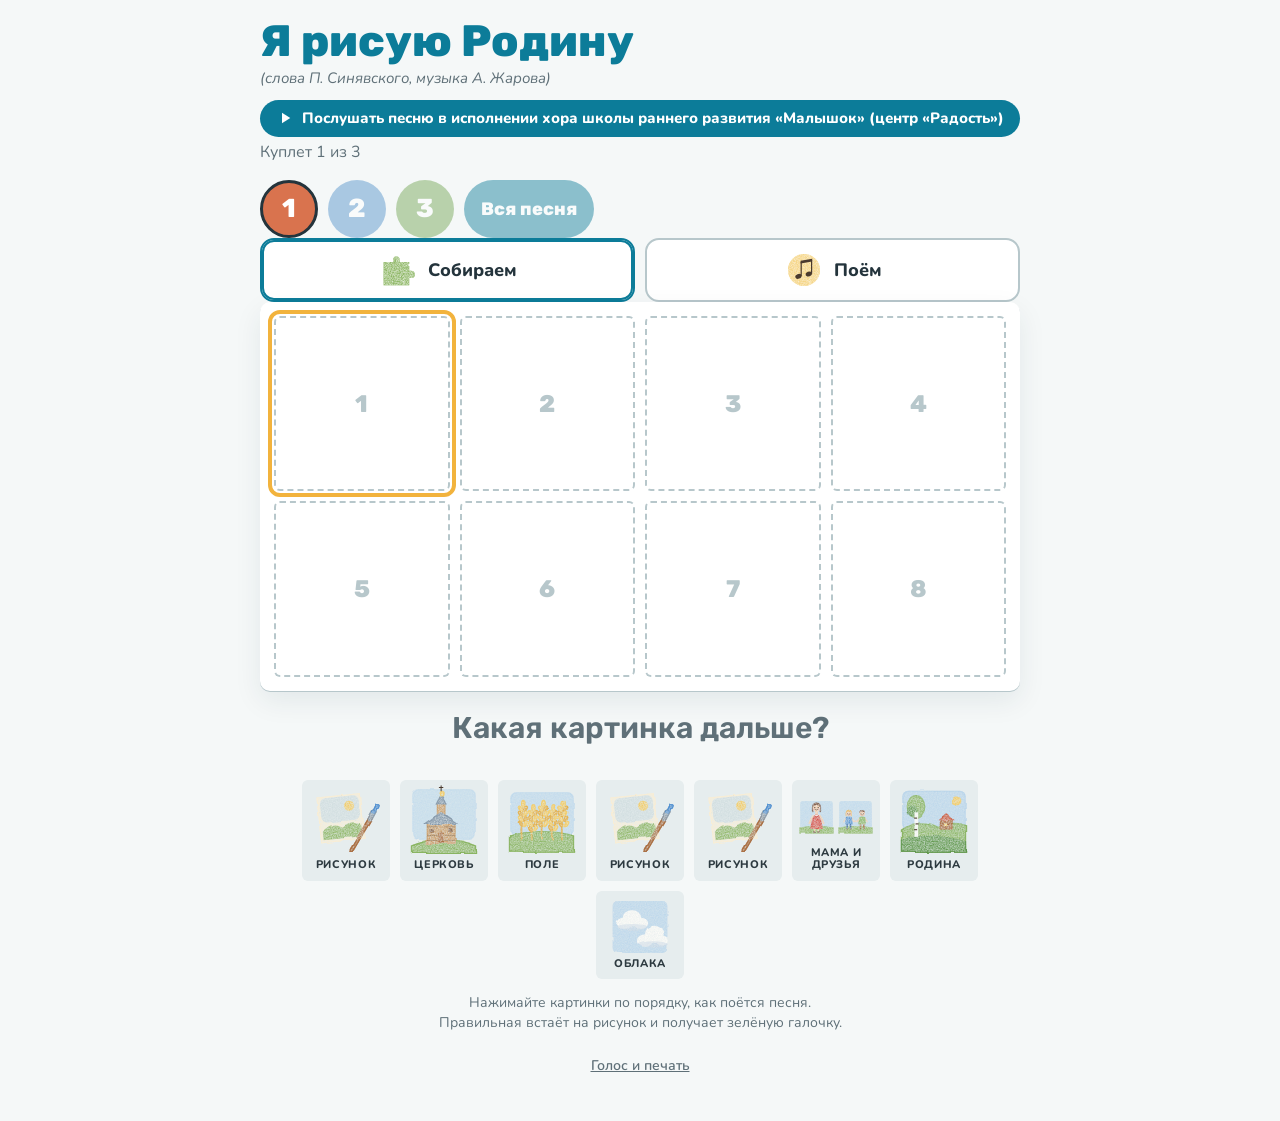
==== index.html @ f3c3123e "Initial commit" ====
<!doctype html>
<html lang="ru">
<head>
<meta charset="utf-8">
<meta name="viewport" content="width=device-width, initial-scale=1, viewport-fit=cover">
<title>Песня в картинках</title>
<link rel="icon" href="images/drawing.svg" type="image/svg+xml">
<link rel="preconnect" href="https://fonts.googleapis.com">
<link rel="preconnect" href="https://fonts.gstatic.com" crossorigin>
<link rel="stylesheet" href="https://fonts.googleapis.com/css2?family=Rubik:wght@600;800&family=Nunito:wght@400;600;700;800&display=swap">
<link rel="stylesheet" href="assets/style.css">
</head>
<body>
<div class="app">
  <a class="back" id="back" href="pesni.html" hidden>← Все песни</a>
  <header>
    <h1 id="title">Песня в картинках</h1>
    <p id="credits" class="credits" hidden></p>
    <a id="listen" class="listen" href="#" target="_blank" rel="noopener" hidden><svg viewBox="0 0 24 24" aria-hidden="true"><path d="M8 5v14l11-7z" fill="currentColor"/></svg><span></span></a>
    <p id="sub" class="sub"></p>
  </header>

  <div id="error" class="error" hidden></div>

  <main id="play" hidden>
    <nav id="verses" class="verses" aria-label="Куплет"></nav>
    <nav id="modes" class="modes" aria-label="Что делаем">
      <button class="mode" data-mode="build"><img src="images/puzzle.svg" alt="">Собираем</button>
      <button class="mode" data-mode="sing"><img src="images/notes.svg" alt="">Поём</button>
    </nav>
    <section class="sheet" aria-label="Рисунок">
      <div id="grid"></div>
      <div id="confetti"></div>
    </section>
    <section id="ctrl" class="ctrl" aria-live="polite"></section>
  </main>

  <section id="settings" class="panel" hidden>
    <h2>Голос и печать</h2>
    <h3>Голос</h3>
    <select id="voiceSel" aria-label="Голос"></select>
    <div class="rate"><label for="rateIn">Скорость</label><input id="rateIn" type="range" min="0.6" max="1.1" step="0.05"><button class="btn small" id="testVoice">Проверить голос</button></div>
    <p class="tip">Голоса берутся из телефона или компьютера. Самые живые: на iPhone и iPad «Milena (улучшенный)» — Настройки → Универсальный доступ → Устный контент → Голоса → Русский; в браузере Edge на Windows — «Svetlana Online (Natural)»; на Android — голоса Google.</p>
    <h3>Печать</h3>
    <label><input type="checkbox" id="printText"> Печатать вместе со словами</label>
    <div class="row left"><button class="btn small" id="printBtn">Распечатать песню на А4</button><button class="btn small primary" id="closeSettings">Готово</button></div>
  </section>

  <div class="foot" id="foot" hidden>
    <button class="link" id="openSettings">Голос и печать</button>
  </div>
</div>
<div id="printView"></div>

<script src="assets/common.js"></script>
<script src="assets/song.js"></script>
</body>
</html>
---- assets/style.css ----
/* Песни в картинках — общие стили.
   Цвета заданы переменными: чтобы сменить оттенок, поменяйте значения в :root. */
:root{
  --bg:#F5F8F8; --sheet:#FFFFFF; --card:#E6EDEE; --ink:#24343C; --muted:#5F7078; --slot:#B7C7CB;
  --teal:#0C7C99; --teal-ink:#FFFFFF; --hl:#F2B33D; --ok:#5E9E45; --card-ink:#2D3A40;
  --f-display:"Rubik","Arial Rounded MT Bold","Segoe UI",sans-serif;
  --f-body:"Nunito","Segoe UI",system-ui,sans-serif;
  color-scheme:light;
}
@media (prefers-color-scheme: dark){:root{
  --bg:#12202A; --sheet:#1B2C37; --card:#E1E9EA; --ink:#E6EEF2; --muted:#9FB2BB; --slot:#3C5361;
  --teal:#4DB4CF; --teal-ink:#0C1B22; color-scheme:dark}}
*{box-sizing:border-box}
[hidden]{display:none!important}
html,body{margin:0;background:var(--bg);color:var(--ink)}
body{font-family:var(--f-body);font-size:16px;line-height:1.45;
  padding:max(18px,env(safe-area-inset-top,0px)) max(16px,env(safe-area-inset-right,0px)) 40px max(16px,env(safe-area-inset-left,0px))}
img{max-width:100%}
.app{max-width:760px;margin:0 auto;display:flex;flex-direction:column;gap:16px}
h1{font:800 clamp(30px,7vw,44px)/1.05 var(--f-display);color:var(--teal);margin:0;text-wrap:balance}
.credits{margin:4px 0 0;color:var(--muted);font-size:15px;font-style:italic}
.sub{margin:4px 0 0;color:var(--muted)}
.back{color:var(--muted);font-weight:700;text-decoration:none;font-size:15px}
.back:hover{text-decoration:underline}
.listen{display:inline-flex;align-items:center;gap:8px;max-width:100%;margin-top:10px;padding:9px 16px;border-radius:999px;background:var(--teal);color:var(--teal-ink);font:800 15px/1.25 var(--f-body);text-decoration:none}
.listen svg{width:18px;height:18px;flex:0 0 18px}
.verses{display:flex;gap:10px;flex-wrap:wrap}
.vbtn{min-width:58px;height:58px;border-radius:29px;border:3px solid transparent;font:800 26px var(--f-display);color:#fff;cursor:pointer;padding:0 14px}
.vbtn.all{font-size:18px;background:#0C7C99}
.vbtn[aria-pressed="false"]{opacity:.45}
.vbtn[aria-pressed="true"]{border-color:var(--ink)}
.modes{display:grid;grid-template-columns:1fr 1fr;gap:10px}
.mode{display:flex;align-items:center;justify-content:center;gap:10px;padding:10px;border-radius:14px;border:2px solid var(--slot);background:var(--sheet);color:var(--ink);font:800 18px var(--f-body);cursor:pointer}
.mode img{width:40px;height:40px}
.mode[aria-pressed="true"]{border-color:var(--teal);box-shadow:inset 0 0 0 2px var(--teal)}
.sheet{position:relative;overflow:hidden;background:var(--sheet);border-radius:10px;padding:14px;box-shadow:0 1px 0 var(--slot),0 10px 28px rgba(15,50,60,.08)}
.vh{font:800 15px var(--f-body);letter-spacing:.08em;text-transform:uppercase;color:var(--muted);margin:14px 0 8px}
.vh:first-child{margin-top:0}
.grid{display:grid;grid-template-columns:repeat(4,minmax(0,1fr));gap:10px}
.tile{position:relative;aspect-ratio:1;border-radius:6px;border:2px dashed var(--slot);background:transparent;display:flex;flex-direction:column;align-items:center;justify-content:center;padding:0;color:var(--ink);font:inherit}
.tile.on{border:2px solid transparent;background:var(--card);justify-content:space-between}
.tile.cur{outline:4px solid var(--hl);outline-offset:2px}
.tile.cur.on{animation:bob 1.6s ease-in-out infinite}
.slot{font:800 24px var(--f-display);color:var(--slot)}
.pics{display:flex;align-items:center;justify-content:center;gap:2%;width:90%;height:74%;margin-top:4%}
.pics img{flex:1 1 0;min-width:0;max-height:100%;object-fit:contain}
.pics.two img{max-height:72%}
.cap{font:800 11px/1.1 var(--f-body);letter-spacing:.06em;text-transform:uppercase;color:var(--card-ink);text-align:center;padding:0 3px 7px}
.mark{position:absolute;top:-7px;right:-7px;width:26px;height:26px;border-radius:50%;background:var(--ok);border:2px solid var(--sheet)}
.mark::after{content:"";position:absolute;left:7px;top:3px;width:6px;height:11px;border:solid #fff;border-width:0 3px 3px 0;transform:rotate(45deg)}
.mark.pop{animation:pop .45s ease-out}
.ctrl{display:flex;flex-direction:column;align-items:center;gap:14px;text-align:center}
.line{font:600 clamp(22px,5.5vw,30px)/1.25 var(--f-display);margin:0;min-height:2.5em;display:flex;align-items:center;justify-content:center;text-wrap:balance}
.line.quiet{color:var(--muted)}
.row{display:flex;flex-wrap:wrap;justify-content:center;gap:10px}
.row.left{justify-content:flex-start}
.btn{font:800 18px var(--f-body);color:var(--teal);background:var(--sheet);border:3px solid var(--teal);border-radius:999px;padding:12px 22px;cursor:pointer;text-decoration:none;display:inline-block}
.btn.primary{background:var(--teal);color:var(--teal-ink)}
.btn.small{font-size:15px;padding:8px 14px;border-width:2px}
.btn:disabled{opacity:.4;cursor:default}
.btn:active{transform:translateY(2px)}
button:focus-visible,a:focus-visible,select:focus-visible,textarea:focus-visible,input:focus-visible{outline:3px solid var(--hl);outline-offset:3px}
.tip{margin:0;color:var(--muted);font-size:14px;max-width:52ch}
.tray{display:flex;flex-wrap:wrap;justify-content:center;gap:10px}
.tt{width:88px;cursor:pointer;border:2px solid var(--slot)}
.tt.hint{outline:4px solid var(--hl);outline-offset:2px}
.tt.no{animation:shake .35s}
.big{font:800 40px/1 var(--f-display);color:var(--teal);margin:0}
#confetti span{position:absolute;top:-12px;width:10px;height:14px;border-radius:40% 60% 50% 50%;opacity:.85;animation:fall 1.6s ease-in forwards;pointer-events:none}
.panel{display:flex;flex-direction:column;gap:12px;background:var(--sheet);border-radius:10px;padding:18px}
.panel h2{font:800 24px var(--f-display);color:var(--teal);margin:0}
.panel h3{font:800 13px var(--f-body);letter-spacing:.08em;text-transform:uppercase;color:var(--muted);margin:8px 0 0}
.panel p{margin:0}
label{font-weight:700}
input[type=text],input[type=url],textarea,select{width:100%;font:16px/1.5 var(--f-body);color:var(--ink);background:var(--bg);border:2px solid var(--slot);border-radius:10px;padding:10px}
.field{display:flex;flex-direction:column;gap:4px}
.rate{display:flex;align-items:center;gap:10px;flex-wrap:wrap}
.foot{display:flex;flex-wrap:wrap;justify-content:center;gap:16px}
.link{background:none;border:0;color:var(--muted);font:600 14px var(--f-body);text-decoration:underline;cursor:pointer;padding:6px}
.error{background:var(--sheet);border:2px solid #D9473C;border-radius:10px;padding:14px}

/* список песен */
.songs{display:grid;gap:12px}
.song-card{display:flex;align-items:center;gap:14px;background:var(--sheet);border-radius:10px;padding:12px;text-decoration:none;color:var(--ink);box-shadow:0 1px 0 var(--slot)}
.song-card .thumb{width:72px;height:72px;flex:0 0 72px;background:var(--card);border-radius:6px;display:flex;align-items:center;justify-content:center}
.song-card .thumb img{width:86%;height:86%}
.song-card b{font:800 22px var(--f-display);color:var(--teal);display:block}
.song-card span{color:var(--muted);font-size:14px}

/* конструктор */
.mline{display:flex;flex-direction:column;gap:6px;padding:8px 0;border-top:1px solid var(--slot)}
.mline-top{display:flex;align-items:center;gap:10px}
.mline-top .chosen{display:flex;gap:4px;flex:0 0 auto}
.mline-top .chosen img{width:48px;height:48px;background:var(--card);border-radius:6px}
.mline-top input{flex:1 1 auto;min-width:0}
.picker{display:grid;grid-template-columns:repeat(auto-fill,minmax(76px,1fr));gap:6px;padding:8px;background:var(--bg);border-radius:10px}
.pk{display:flex;flex-direction:column;align-items:center;gap:2px;background:var(--sheet);border:2px solid transparent;border-radius:8px;padding:4px;font:600 12px var(--f-body);color:var(--ink);cursor:pointer}
.pk img{width:48px;height:48px}
.pk[aria-pressed="true"]{border-color:var(--teal)}
textarea.code{font:13px/1.4 ui-monospace,Menlo,Consolas,monospace;min-height:160px}

@keyframes bob{0%,100%{transform:translateY(0)}50%{transform:translateY(-4px)}}
@keyframes shake{0%,100%{transform:translateX(0)}25%{transform:translateX(-6px)}75%{transform:translateX(6px)}}
@keyframes fall{to{transform:translateY(560px) rotate(500deg);opacity:0}}
@keyframes pop{0%{transform:scale(0)}60%{transform:scale(1.5)}100%{transform:scale(1)}}
@media (max-width:440px){.grid{gap:7px}.sheet{padding:9px}.tt{width:74px}.btn{padding:11px 16px;font-size:17px}.mode{font-size:16px}.mode img{width:32px;height:32px}}
@media (prefers-reduced-motion:reduce){*{animation:none!important}}

/* печать: лист А4 */
#printView{display:none}
@page{size:A4;margin:10mm}
@media print{
  body{background:#fff;padding:0}
  .app{display:none}
  #printView{display:block;color:#24343C;font-family:var(--f-body)}
  #printView h1{font-size:26pt;margin:0 0 1mm;color:#0C7C99}
  .pv-cr{margin:0 0 1.5mm;color:#5F7078;font-size:10pt;font-style:italic}
  .pv-sub{margin:0 0 4mm;color:#5F7078;font-size:10pt}
  .pv-v{margin-bottom:4mm;break-inside:avoid}
  .pv-h{font:800 10pt var(--f-body);letter-spacing:.1em;text-transform:uppercase;color:#5F7078;margin:0 0 2mm}
  .pv-g{display:grid;grid-template-columns:repeat(4,1fr);gap:3mm}
  .pv-c{background:#E6EDEE;border-radius:2mm;display:flex;flex-direction:column;align-items:center;padding:1.5mm 1mm 2mm;-webkit-print-color-adjust:exact;print-color-adjust:exact;break-inside:avoid}
  .pv-c .pics{height:25.5mm;width:100%;margin:0}
  .pv-c .cap{font-size:9pt;padding:1mm 0 0}
  .pv-t{font-size:9pt;text-align:center;margin-top:1mm;line-height:1.2}
}
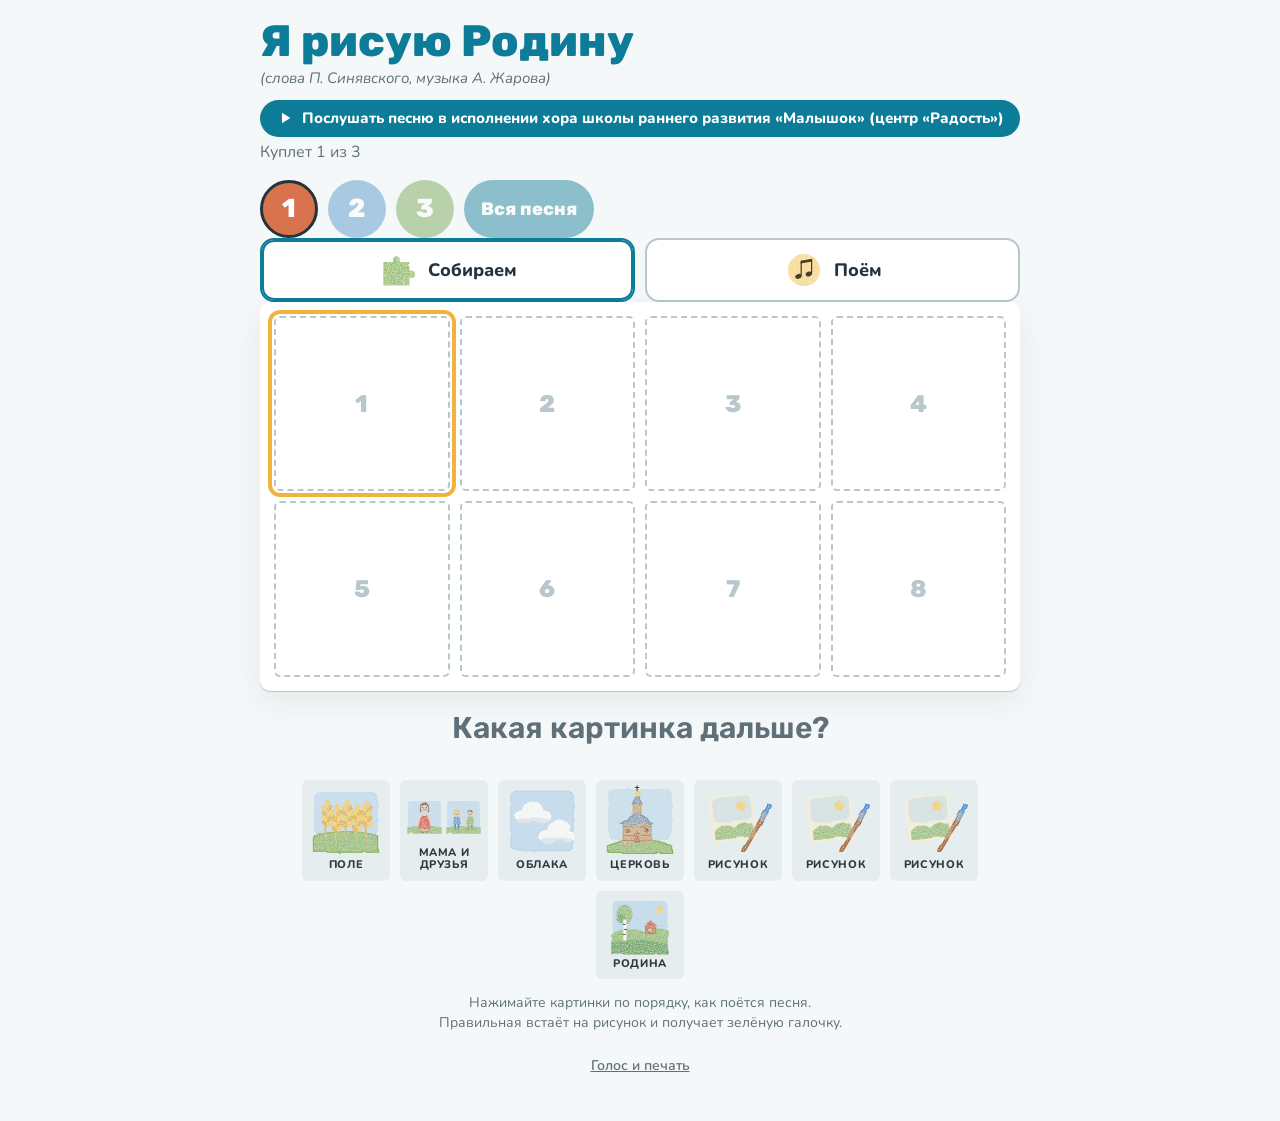
==== commit 13e5ba91: "Added stats" ====
--- a/index.html
+++ b/index.html
@@ -10,7 +10,7 @@
 <link rel="stylesheet" href="https://fonts.googleapis.com/css2?family=Rubik:wght@600;800&family=Nunito:wght@400;600;700;800&display=swap">
 <link rel="stylesheet" href="assets/style.css">
 </head>
-<body>
+<body data-stats-manual>
 <div class="app">
   <a class="back" id="back" href="pesni.html" hidden>← Все песни</a>
   <header>
@@ -52,6 +52,7 @@
 </div>
 <div id="printView"></div>
 
+<script src="assets/stats.js"></script>
 <script src="assets/common.js"></script>
 <script src="assets/song.js"></script>
 </body>
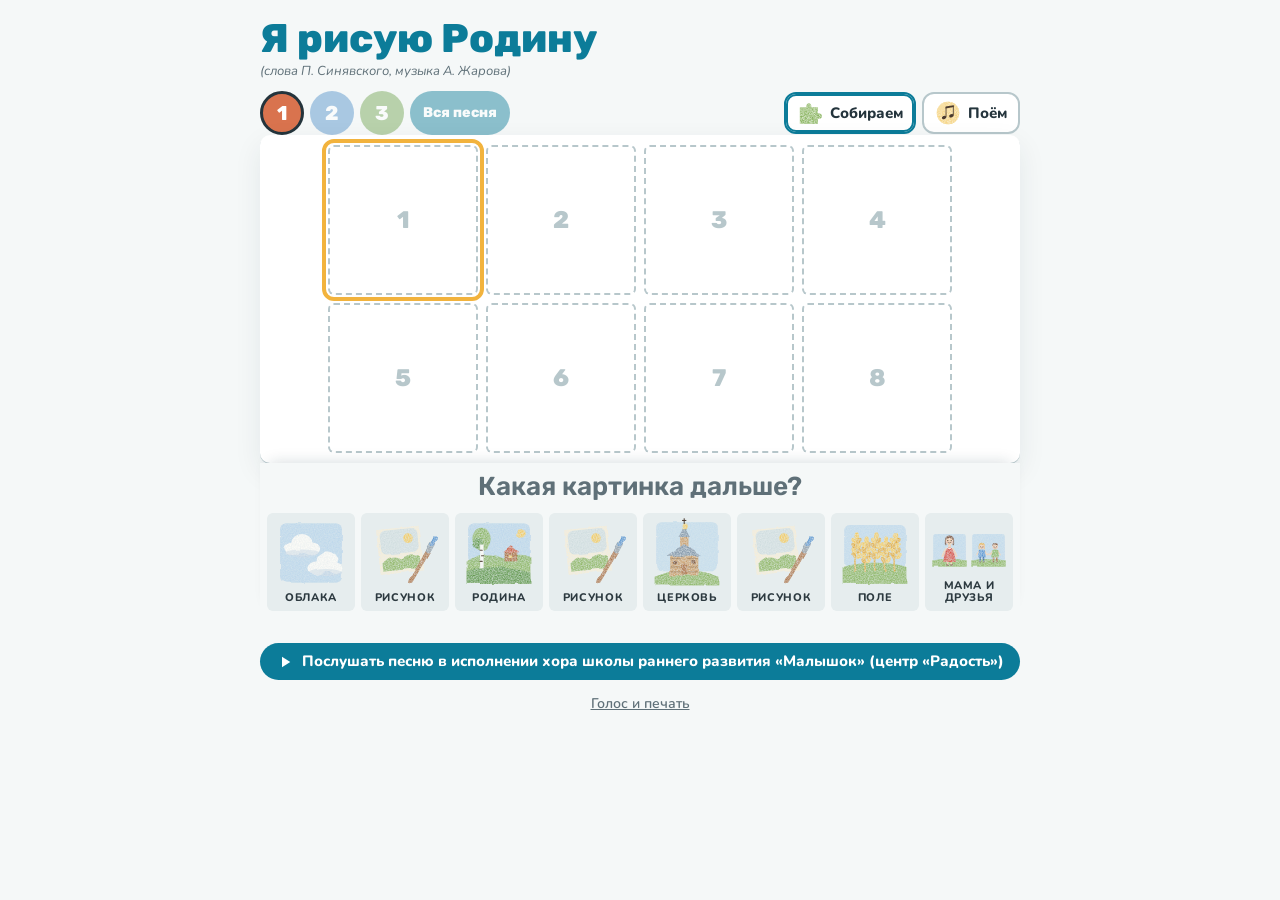
==== commit f9945587: "Updated display" ====
--- a/index.html
+++ b/index.html
@@ -10,24 +10,25 @@
 <link rel="stylesheet" href="https://fonts.googleapis.com/css2?family=Rubik:wght@600;800&family=Nunito:wght@400;600;700;800&display=swap">
 <link rel="stylesheet" href="assets/style.css">
 </head>
-<body data-stats-manual>
+<body data-stats-manual class="game">
 <div class="app">
   <a class="back" id="back" href="pesni.html" hidden>← Все песни</a>
   <header>
     <h1 id="title">Песня в картинках</h1>
     <p id="credits" class="credits" hidden></p>
-    <a id="listen" class="listen" href="#" target="_blank" rel="noopener" hidden><svg viewBox="0 0 24 24" aria-hidden="true"><path d="M8 5v14l11-7z" fill="currentColor"/></svg><span></span></a>
     <p id="sub" class="sub"></p>
   </header>
 
   <div id="error" class="error" hidden></div>
 
   <main id="play" hidden>
+    <div class="toolbar">
     <nav id="verses" class="verses" aria-label="Куплет"></nav>
     <nav id="modes" class="modes" aria-label="Что делаем">
       <button class="mode" data-mode="build"><img src="images/puzzle.svg" alt="">Собираем</button>
       <button class="mode" data-mode="sing"><img src="images/notes.svg" alt="">Поём</button>
     </nav>
+    </div>
     <section class="sheet" aria-label="Рисунок">
       <div id="grid"></div>
       <div id="confetti"></div>
@@ -47,6 +48,7 @@
   </section>
 
   <div class="foot" id="foot" hidden>
+    <a id="listen" class="listen" href="#" target="_blank" rel="noopener" hidden><svg viewBox="0 0 24 24" aria-hidden="true"><path d="M8 5v14l11-7z" fill="currentColor"/></svg><span></span></a>
     <button class="link" id="openSettings">Голос и печать</button>
   </div>
 </div>
--- a/assets/style.css
+++ b/assets/style.css
@@ -124,3 +124,32 @@
   .pv-c .cap{font-size:9pt;padding:1mm 0 0}
   .pv-t{font-size:9pt;text-align:center;margin-top:1mm;line-height:1.2}
 }
+
+/* ---------- игра помещается на один экран ---------- */
+body.game{padding-bottom:0}
+body.game .app{gap:10px}
+body.game h1{font-size:clamp(24px,6vw,40px)}
+body.game .credits{font-size:13px;margin-top:2px}
+body.game .sub{display:none}
+body.game .back{font-size:14px}
+.toolbar{display:flex;flex-wrap:wrap;align-items:center;justify-content:space-between;gap:8px}
+body.game .verses{gap:6px}
+body.game .vbtn{min-width:44px;height:44px;border-radius:22px;font-size:20px;padding:0 10px}
+body.game .vbtn.all{font-size:14px}
+body.game .modes{display:flex;gap:6px}
+body.game .mode{padding:5px 10px;font-size:15px;gap:6px;border-radius:12px}
+body.game .mode img{width:28px;height:28px}
+body.game .sheet{padding:10px}
+body.game .grid{grid-template-columns:repeat(4,var(--t,minmax(0,1fr)));justify-content:center;gap:8px}
+body.game .vh{margin:10px 0 6px;font-size:13px}
+body.game .cap{font-size:clamp(8px,calc(var(--t,90px)*.115),11px);padding-bottom:5px}
+body.game .ctrl{position:sticky;bottom:0;z-index:5;background:var(--bg);gap:8px;
+  padding:8px 0 max(10px,env(safe-area-inset-bottom,0px));box-shadow:0 -10px 14px -10px rgba(15,50,60,.18)}
+body.game .line{font-size:clamp(18px,4.6vw,26px);min-height:1.3em}
+body.game .big{font-size:30px}
+body.game .tray{gap:6px}
+body.game .tt{width:var(--tt,72px)}
+body.game .btn{padding:9px 18px;font-size:16px}
+body.game .ctrl .tip{display:none}
+body.game .foot{flex-direction:column;align-items:center;gap:8px;padding:12px 0 24px}
+body.game .listen{margin-top:0}
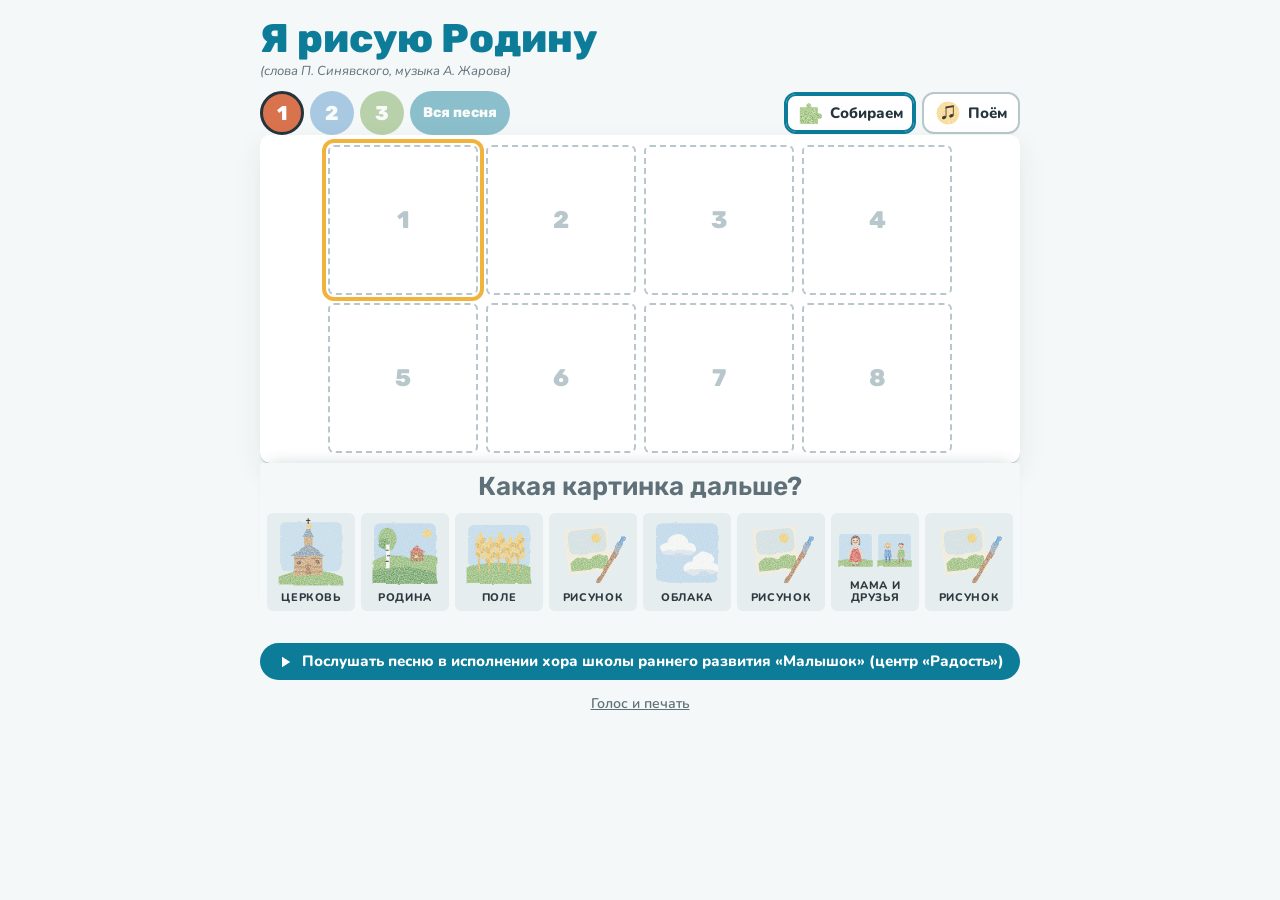
==== commit a32731ef: "Added pronounciation dictioanry" ====
--- a/index.html
+++ b/index.html
@@ -42,6 +42,9 @@
     <select id="voiceSel" aria-label="Голос"></select>
     <div class="rate"><label for="rateIn">Скорость</label><input id="rateIn" type="range" min="0.6" max="1.1" step="0.05"><button class="btn small" id="testVoice">Проверить голос</button></div>
     <p class="tip">Голоса берутся из телефона или компьютера. Самые живые: на iPhone и iPad «Milena (улучшенный)» — Настройки → Универсальный доступ → Устный контент → Голоса → Русский; в браузере Edge на Windows — «Svetlana Online (Natural)»; на Android — голоса Google.</p>
+    <h3>Проверить произношение</h3>
+    <div class="rate"><input type="text" id="sayIn" aria-label="Текст для проверки" placeholder="Напишите слово или строчку" style="flex:1 1 200px"><button class="btn small" id="sayBtn">Сказать</button></div>
+    <p class="tip">Если голос ставит ударение не туда, добавьте слово в файл <code>pronounce.json</code>: знак ударения ставится сразу после ударной гласной (коня́шке).</p>
     <h3>Печать</h3>
     <label><input type="checkbox" id="printText"> Печатать вместе со словами</label>
     <div class="row left"><button class="btn small" id="printBtn">Распечатать песню на А4</button><button class="btn small primary" id="closeSettings">Готово</button></div>
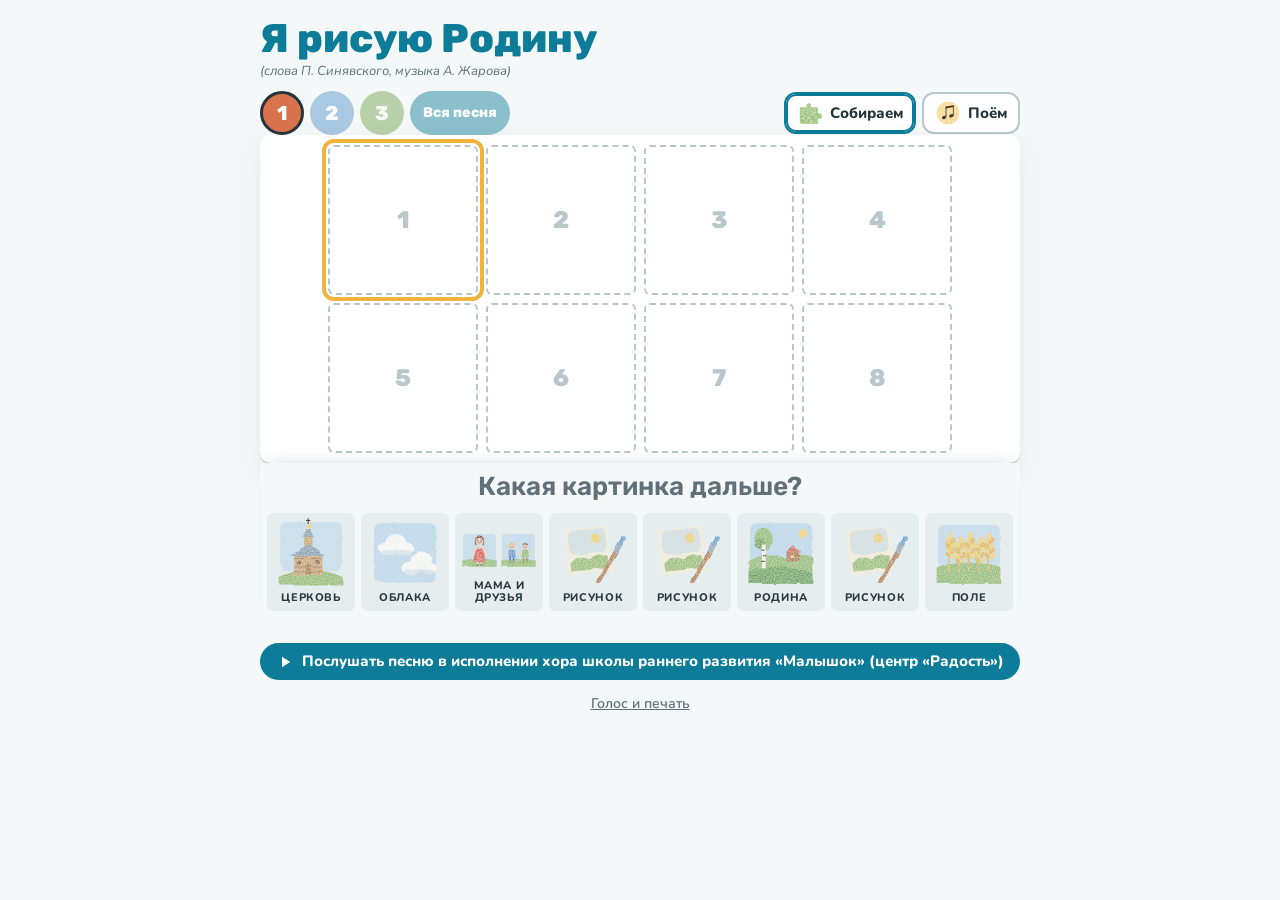
==== commit 781992e6: "Updated Voice and Print" ====
--- a/index.html
+++ b/index.html
@@ -41,10 +41,8 @@
     <h3>Голос</h3>
     <select id="voiceSel" aria-label="Голос"></select>
     <div class="rate"><label for="rateIn">Скорость</label><input id="rateIn" type="range" min="0.6" max="1.1" step="0.05"><button class="btn small" id="testVoice">Проверить голос</button></div>
-    <p class="tip">Голоса берутся из телефона или компьютера. Самые живые: на iPhone и iPad «Milena (улучшенный)» — Настройки → Универсальный доступ → Устный контент → Голоса → Русский; в браузере Edge на Windows — «Svetlana Online (Natural)»; на Android — голоса Google.</p>
     <h3>Проверить произношение</h3>
     <div class="rate"><input type="text" id="sayIn" aria-label="Текст для проверки" placeholder="Напишите слово или строчку" style="flex:1 1 200px"><button class="btn small" id="sayBtn">Сказать</button></div>
-    <p class="tip">Если голос ставит ударение не туда, добавьте слово в файл <code>pronounce.json</code>: знак ударения ставится сразу после ударной гласной (коня́шке).</p>
     <h3>Печать</h3>
     <label><input type="checkbox" id="printText"> Печатать вместе со словами</label>
     <div class="row left"><button class="btn small" id="printBtn">Распечатать песню на А4</button><button class="btn small primary" id="closeSettings">Готово</button></div>
